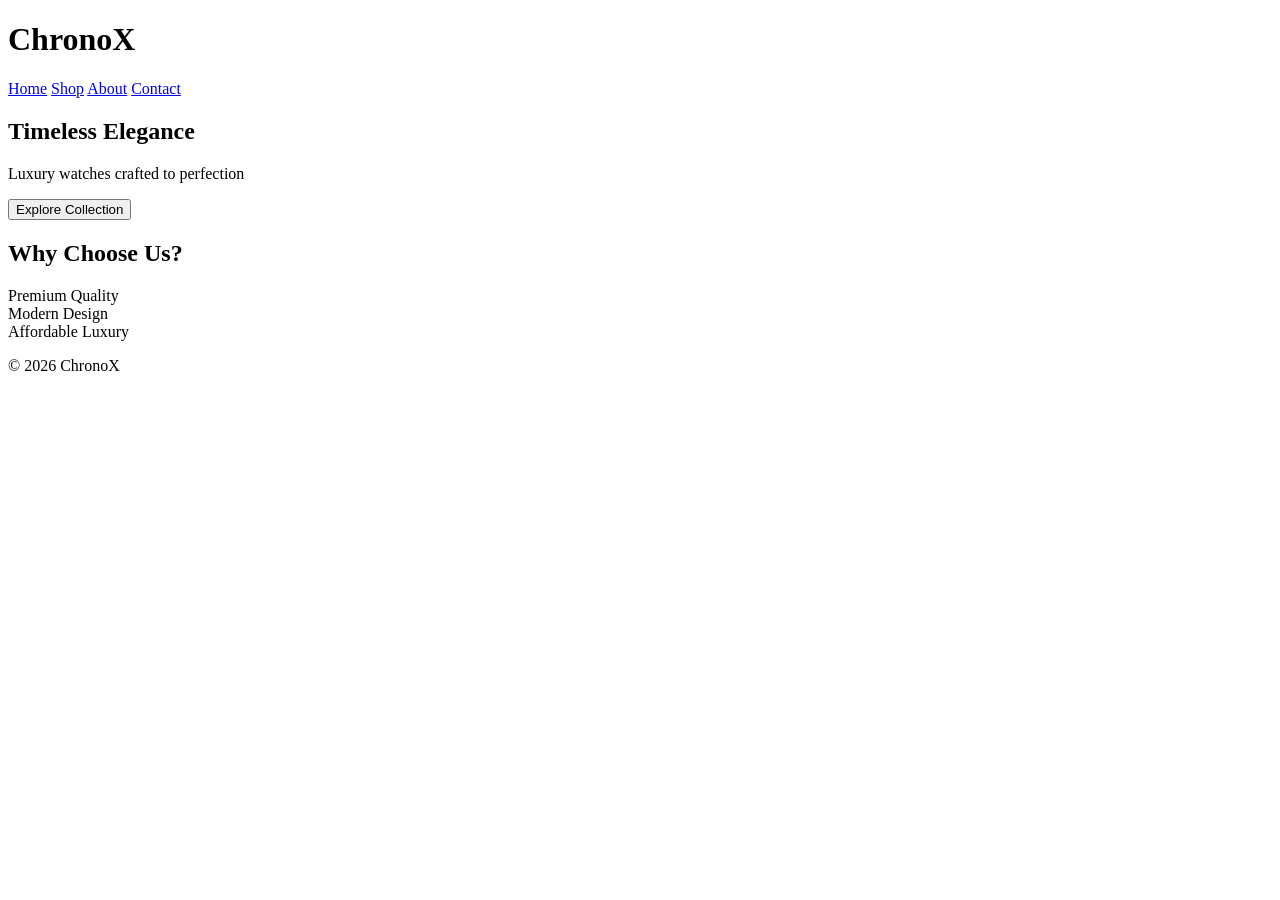
==== index.html @ fa177193 "Update index.html" ====
<!DOCTYPE html>
<html>
<head>
  <title>ChronoX - Home</title>
  <link rel="stylesheet" href="style.css">
</head>
<body>

<header>
  <h1 class="logo">ChronoX</h1>
  <nav>
    <a href="index.html">Home</a>
    <a href="shop.html">Shop</a>
    <a href="about.html">About</a>
    <a href="contact.html">Contact</a>
  </nav>
</header>

<section class="hero">
  <h2>Timeless Elegance</h2>
  <p>Luxury watches crafted to perfection</p>
  <button onclick="goToShop()">Explore Collection</button>
</section>

<section class="highlight">
  <h2>Why Choose Us?</h2>
  <div class="features">
    <div>Premium Quality</div>
    <div>Modern Design</div>
    <div>Affordable Luxury</div>
  </div>
</section>

<footer>
  <p>© 2026 ChronoX</p>
</footer>

<script src="script.js"></script>
</body>
</html>
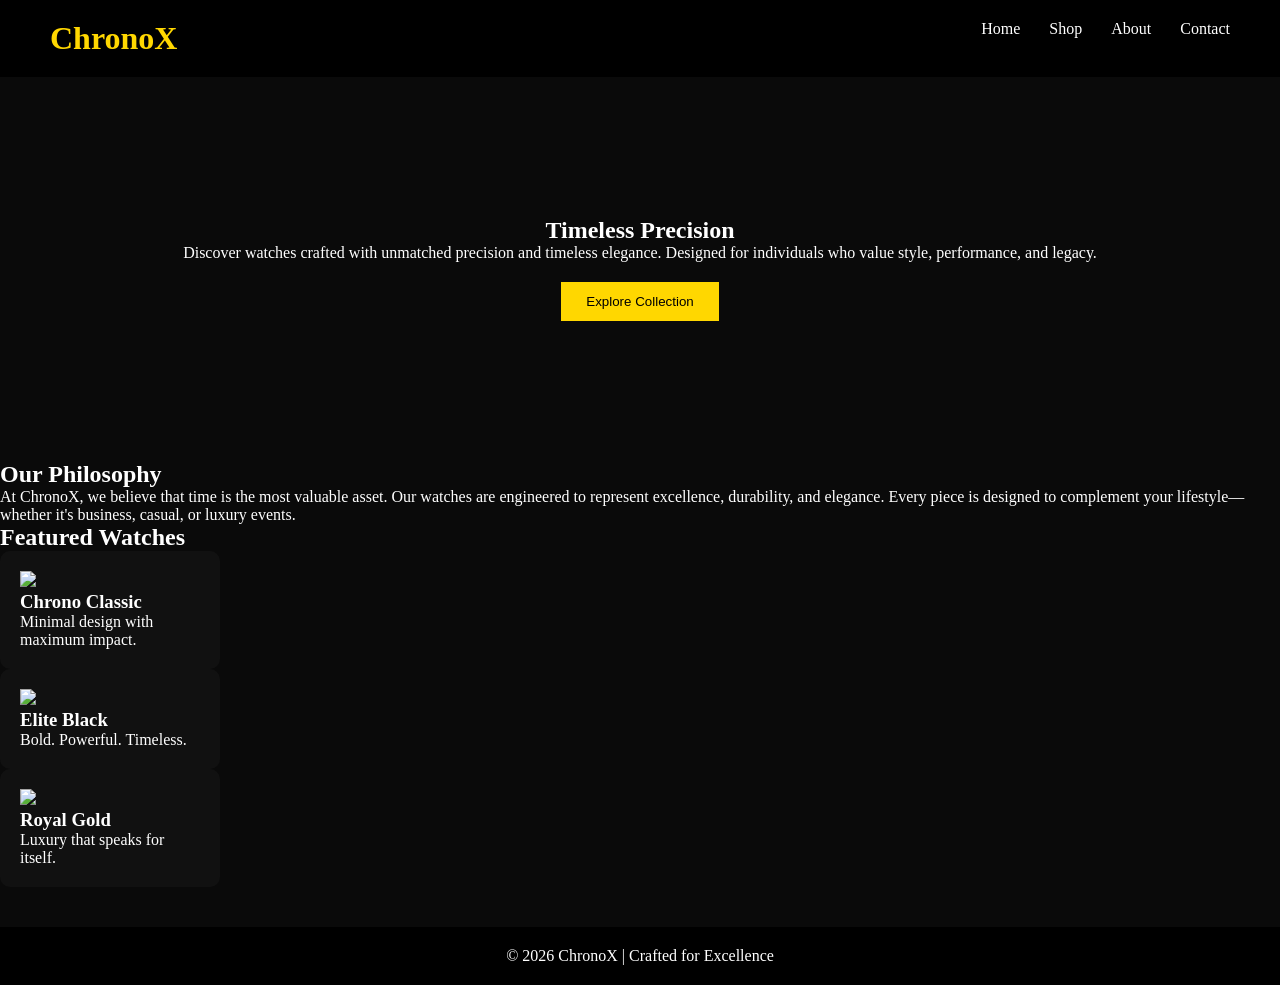
==== commit 19738a1c: "Revise index.html for new branding and content Updated the homepage content and structure for Chrono" ====
--- a/index.html
+++ b/index.html
@@ -1,7 +1,7 @@
 <!DOCTYPE html>
 <html>
 <head>
-  <title>ChronoX - Home</title>
+  <title>ChronoX - Luxury Watches</title>
   <link rel="stylesheet" href="style.css">
 </head>
 <body>
@@ -17,22 +17,53 @@
 </header>
 
 <section class="hero">
-  <h2>Timeless Elegance</h2>
-  <p>Luxury watches crafted to perfection</p>
-  <button onclick="goToShop()">Explore Collection</button>
+  <div class="overlay">
+    <h2>Timeless Precision</h2>
+    <p>
+      Discover watches crafted with unmatched precision and timeless elegance.
+      Designed for individuals who value style, performance, and legacy.
+    </p>
+    <button onclick="goToShop()">Explore Collection</button>
+  </div>
 </section>
 
-<section class="highlight">
-  <h2>Why Choose Us?</h2>
-  <div class="features">
-    <div>Premium Quality</div>
-    <div>Modern Design</div>
-    <div>Affordable Luxury</div>
+<section class="section">
+  <h2>Our Philosophy</h2>
+  <p>
+    At ChronoX, we believe that time is the most valuable asset. 
+    Our watches are engineered to represent excellence, durability, and elegance.
+    Every piece is designed to complement your lifestyle—whether it's business,
+    casual, or luxury events.
+  </p>
+</section>
+
+<section class="section">
+  <h2>Featured Watches</h2>
+  <div class="grid">
+
+    <div class="card">
+      <img src="watch1.jpg">
+      <h3>Chrono Classic</h3>
+      <p>Minimal design with maximum impact.</p>
+    </div>
+
+    <div class="card">
+      <img src="watch2.jpg">
+      <h3>Elite Black</h3>
+      <p>Bold. Powerful. Timeless.</p>
+    </div>
+
+    <div class="card">
+      <img src="watch3.jpg">
+      <h3>Royal Gold</h3>
+      <p>Luxury that speaks for itself.</p>
+    </div>
+
   </div>
 </section>
 
 <footer>
-  <p>© 2026 ChronoX</p>
+  <p>© 2026 ChronoX | Crafted for Excellence</p>
 </footer>
 
 <script src="script.js"></script>
--- a/style.css
+++ b/style.css
@@ -0,0 +1,123 @@
+* {
+  margin: 0;
+  padding: 0;
+  box-sizing: border-box;
+}
+
+body {
+  font-family: 'Segoe UI';
+  background: #0a0a0a;
+  color: white;
+}
+
+/* NAVBAR */
+header {
+  display: flex;
+  justify-content: space-between;
+  padding: 20px 50px;
+  background: black;
+}
+
+.logo {
+  color: gold;
+}
+
+nav a {
+  color: white;
+  margin-left: 25px;
+  text-decoration: none;
+}
+
+nav a:hover {
+  color: gold;
+}
+
+/* HERO */
+.hero {
+  text-align: center;
+  padding: 140px 20px;
+  background: url('images/watch-bg.jpg') center/cover;
+}
+
+.hero button {
+  margin-top: 20px;
+  padding: 12px 25px;
+  background: gold;
+  border: none;
+  cursor: pointer;
+}
+
+/* PRODUCTS */
+.products {
+  padding: 50px;
+  text-align: center;
+}
+
+.product-grid {
+  display: flex;
+  justify-content: center;
+  gap: 25px;
+  flex-wrap: wrap;
+}
+
+.card {
+  background: #111;
+  padding: 20px;
+  width: 220px;
+  border-radius: 10px;
+}
+
+.card img {
+  width: 100%;
+}
+
+.card:hover {
+  transform: translateY(-10px);
+}
+
+.card button {
+  margin-top: 10px;
+  padding: 8px;
+  background: gold;
+  border: none;
+  cursor: pointer;
+}
+
+/* ABOUT */
+.about-page {
+  padding: 80px;
+  text-align: center;
+}
+
+/* CONTACT */
+.contact-page {
+  padding: 60px;
+  text-align: center;
+}
+
+form {
+  display: flex;
+  flex-direction: column;
+  width: 300px;
+  margin: auto;
+}
+
+input, textarea {
+  margin: 10px 0;
+  padding: 10px;
+  border: none;
+}
+
+button {
+  background: gold;
+  border: none;
+  padding: 10px;
+}
+
+/* FOOTER */
+footer {
+  text-align: center;
+  padding: 20px;
+  background: black;
+  margin-top: 40px;
+}
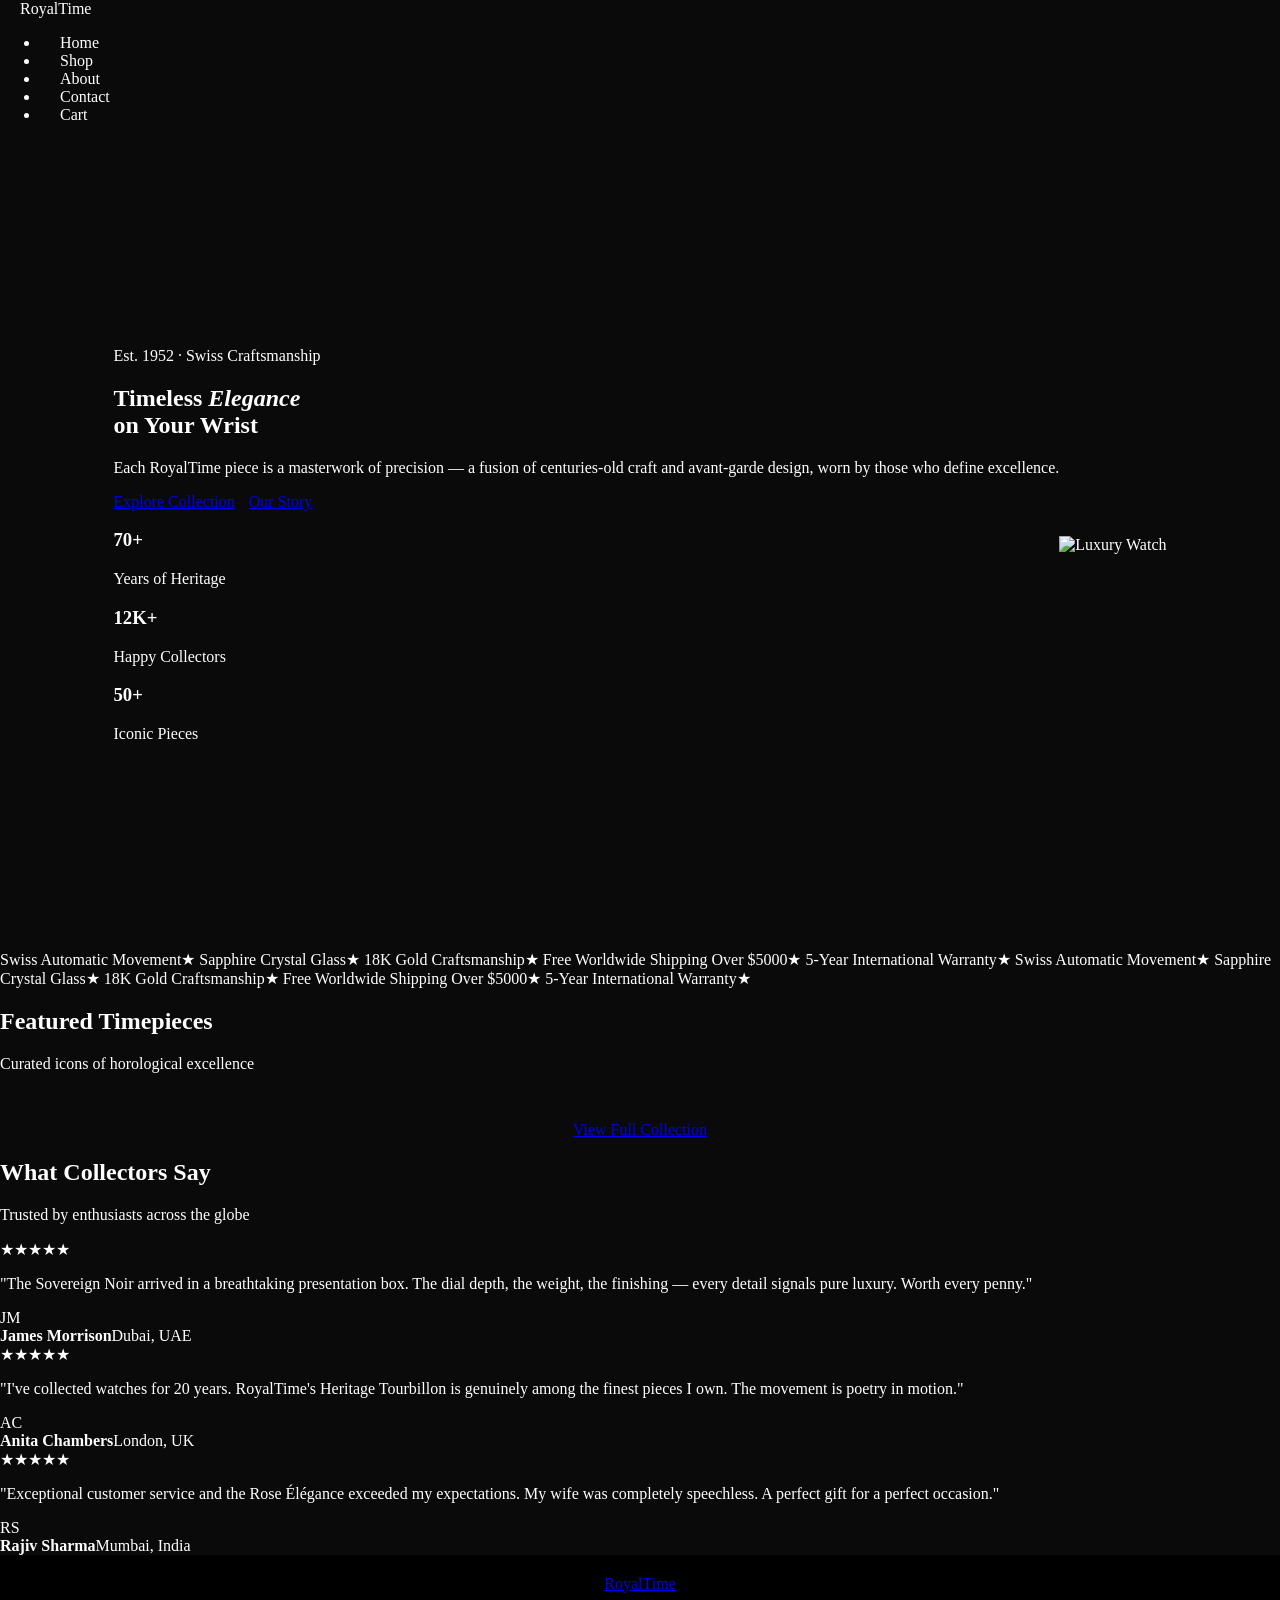
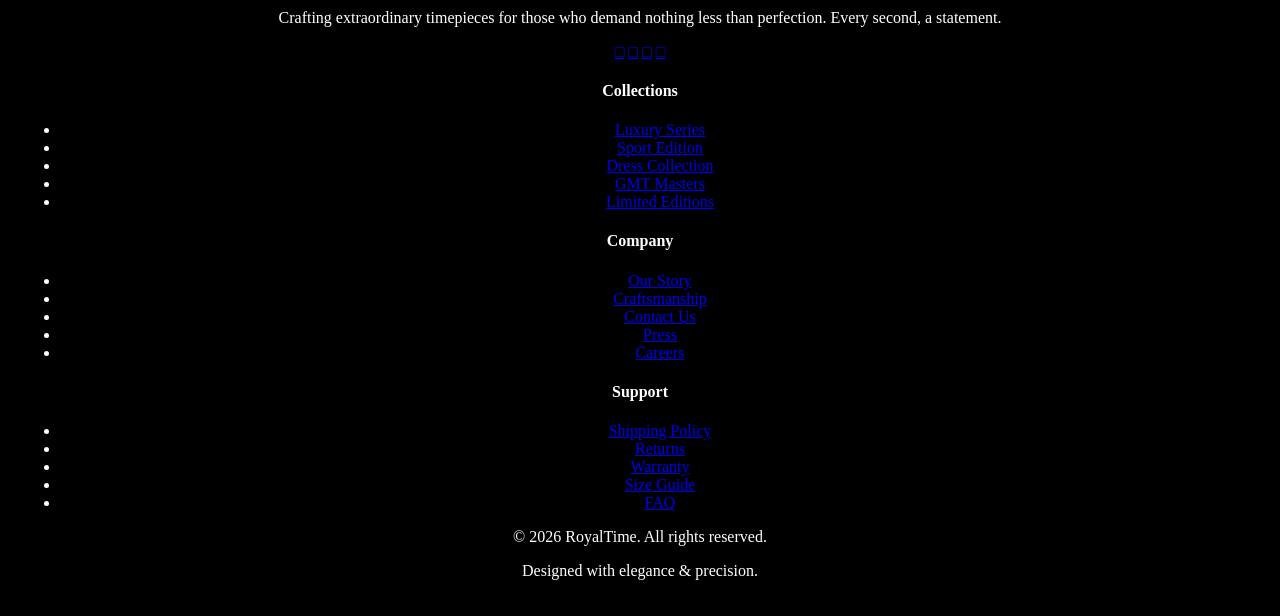
==== commit dc6e42dc: "Update index.html" ====
--- a/index.html
+++ b/index.html
@@ -1,71 +1,151 @@
 <!DOCTYPE html>
-<html>
+<html lang="en">
 <head>
-  <title>ChronoX - Luxury Watches</title>
+  <meta charset="UTF-8">
+  <meta name="viewport" content="width=device-width, initial-scale=1.0">
+  <title>Timeless Elegance – RoyalTime</title>
   <link rel="stylesheet" href="style.css">
+  <link rel="preconnect" href="https://fonts.googleapis.com">
 </head>
 <body>
-
-<header>
-  <h1 class="logo">ChronoX</h1>
-  <nav>
-    <a href="index.html">Home</a>
-    <a href="shop.html">Shop</a>
-    <a href="about.html">About</a>
-    <a href="contact.html">Contact</a>
-  </nav>
-</header>
-
+<div id="loader"><div class="loader-ring"></div></div><nav>
+  <a class="nav-logo" href="index.html">Royal<span>Time</span></a>
+  <ul class="nav-links">
+    <li><a href="index.html">Home</a></li>
+    <li><a href="shop.html">Shop</a></li>
+    <li><a href="about.html">About</a></li>
+    <li><a href="contact.html">Contact</a></li>
+    <li><a href="cart.html" class="cart-link">Cart <span class="cart-count" style="display:none">0</span></a></li>
+  </ul>
+  <div class="hamburger"><span></span><span></span><span></span></div>
+</nav>
 <section class="hero">
-  <div class="overlay">
-    <h2>Timeless Precision</h2>
-    <p>
-      Discover watches crafted with unmatched precision and timeless elegance.
-      Designed for individuals who value style, performance, and legacy.
-    </p>
-    <button onclick="goToShop()">Explore Collection</button>
+  <div class="hero-content">
+    <p class="hero-eyebrow">Est. 1952 · Swiss Craftsmanship</p>
+    <h1>Timeless <em>Elegance</em><br>on Your Wrist</h1>
+    <p>Each RoyalTime piece is a masterwork of precision — a fusion of centuries-old craft and avant-garde design, worn by those who define excellence.</p>
+    <div style="display:flex;gap:14px;flex-wrap:wrap;">
+      <a href="shop.html" class="btn btn-gold">Explore Collection</a>
+      <a href="about.html" class="btn btn-outline">Our Story</a>
+    </div>
+    <div class="hero-stats">
+      <div class="stat-item"><h3>70+</h3><p>Years of Heritage</p></div>
+      <div class="stat-item"><h3>12K+</h3><p>Happy Collectors</p></div>
+      <div class="stat-item"><h3>50+</h3><p>Iconic Pieces</p></div>
+    </div>
+  </div>
+  <div class="hero-image">
+    <img src="https://images.unsplash.com/photo-1523170335258-f5ed11844a49?w=700&q=80" alt="Luxury Watch">
   </div>
 </section>
 
-<section class="section">
-  <h2>Our Philosophy</h2>
-  <p>
-    At ChronoX, we believe that time is the most valuable asset. 
-    Our watches are engineered to represent excellence, durability, and elegance.
-    Every piece is designed to complement your lifestyle—whether it's business,
-    casual, or luxury events.
-  </p>
-</section>
+<div class="marquee-band">
+  <div class="marquee-inner">
+    <span>Swiss Automatic Movement</span><span>★</span>
+    <span>Sapphire Crystal Glass</span><span>★</span>
+    <span>18K Gold Craftsmanship</span><span>★</span>
+    <span>Free Worldwide Shipping Over $5000</span><span>★</span>
+    <span>5-Year International Warranty</span><span>★</span>
+    <span>Swiss Automatic Movement</span><span>★</span>
+    <span>Sapphire Crystal Glass</span><span>★</span>
+    <span>18K Gold Craftsmanship</span><span>★</span>
+    <span>Free Worldwide Shipping Over $5000</span><span>★</span>
+    <span>5-Year International Warranty</span><span>★</span>
+  </div>
+</div>
 
-<section class="section">
-  <h2>Featured Watches</h2>
-  <div class="grid">
-
-    <div class="card">
-      <img src="watch1.jpg">
-      <h3>Chrono Classic</h3>
-      <p>Minimal design with maximum impact.</p>
-    </div>
-
-    <div class="card">
-      <img src="watch2.jpg">
-      <h3>Elite Black</h3>
-      <p>Bold. Powerful. Timeless.</p>
-    </div>
-
-    <div class="card">
-      <img src="watch3.jpg">
-      <h3>Royal Gold</h3>
-      <p>Luxury that speaks for itself.</p>
-    </div>
-
+<section class="featured" id="featured">
+  <div class="section-header">
+    <h2>Featured Timepieces</h2>
+    <div class="gold-line"></div>
+    <p>Curated icons of horological excellence</p>
+  </div>
+  <div class="watches-grid" id="featured-grid"></div>
+  <div style="text-align:center;margin-top:48px;">
+    <a href="shop.html" class="btn btn-outline">View Full Collection</a>
   </div>
 </section>
 
+<section class="testimonials">
+  <div class="section-header">
+    <h2>What Collectors Say</h2>
+    <div class="gold-line"></div>
+    <p>Trusted by enthusiasts across the globe</p>
+  </div>
+  <div class="testimonials-grid">
+    <div class="testimonial-card">
+      <div class="stars">★★★★★</div>
+      <p>"The Sovereign Noir arrived in a breathtaking presentation box. The dial depth, the weight, the finishing — every detail signals pure luxury. Worth every penny."</p>
+      <div class="reviewer">
+        <div class="reviewer-avatar">JM</div>
+        <div class="reviewer-info"><strong>James Morrison</strong><span>Dubai, UAE</span></div>
+      </div>
+    </div>
+    <div class="testimonial-card">
+      <div class="stars">★★★★★</div>
+      <p>"I've collected watches for 20 years. RoyalTime's Heritage Tourbillon is genuinely among the finest pieces I own. The movement is poetry in motion."</p>
+      <div class="reviewer">
+        <div class="reviewer-avatar">AC</div>
+        <div class="reviewer-info"><strong>Anita Chambers</strong><span>London, UK</span></div>
+      </div>
+    </div>
+    <div class="testimonial-card">
+      <div class="stars">★★★★★</div>
+      <p>"Exceptional customer service and the Rose Élégance exceeded my expectations. My wife was completely speechless. A perfect gift for a perfect occasion."</p>
+      <div class="reviewer">
+        <div class="reviewer-avatar">RS</div>
+        <div class="reviewer-info"><strong>Rajiv Sharma</strong><span>Mumbai, India</span></div>
+      </div>
+    </div>
+  </div>
+</section>
 <footer>
-  <p>© 2026 ChronoX | Crafted for Excellence</p>
+  <div class="footer-top">
+    <div class="footer-brand">
+      <a class="nav-logo" href="index.html">Royal<span>Time</span></a>
+      <p>Crafting extraordinary timepieces for those who demand nothing less than perfection. Every second, a statement.</p>
+      <div class="social-links">
+        <a href="#" title="Instagram">&#x25A1;</a>
+        <a href="#" title="Twitter">&#x25A1;</a>
+        <a href="#" title="Facebook">&#x25A1;</a>
+        <a href="#" title="YouTube">&#x25A1;</a>
+      </div>
+    </div>
+    <div class="footer-col">
+      <h4>Collections</h4>
+      <ul>
+        <li><a href="shop.html">Luxury Series</a></li>
+        <li><a href="shop.html">Sport Edition</a></li>
+        <li><a href="shop.html">Dress Collection</a></li>
+        <li><a href="shop.html">GMT Masters</a></li>
+        <li><a href="shop.html">Limited Editions</a></li>
+      </ul>
+    </div>
+    <div class="footer-col">
+      <h4>Company</h4>
+      <ul>
+        <li><a href="about.html">Our Story</a></li>
+        <li><a href="about.html">Craftsmanship</a></li>
+        <li><a href="contact.html">Contact Us</a></li>
+        <li><a href="#">Press</a></li>
+        <li><a href="#">Careers</a></li>
+      </ul>
+    </div>
+    <div class="footer-col">
+      <h4>Support</h4>
+      <ul>
+        <li><a href="#">Shipping Policy</a></li>
+        <li><a href="#">Returns</a></li>
+        <li><a href="#">Warranty</a></li>
+        <li><a href="#">Size Guide</a></li>
+        <li><a href="#">FAQ</a></li>
+      </ul>
+    </div>
+  </div>
+  <div class="footer-bottom">
+    <p>&copy; 2026 RoyalTime. All rights reserved.</p>
+    <p>Designed with elegance &amp; precision.</p>
+  </div>
 </footer>
-
-<script src="script.js"></script>
-</body>
-</html>
+<div id="toast" class="toast"></div>
+<script src="script.js"></script></body></html>
--- a/style.css
+++ b/style.css
@@ -1,16 +1,10 @@
-* {
+body {
   margin: 0;
-  padding: 0;
-  box-sizing: border-box;
-}
-
-body {
   font-family: 'Segoe UI';
   background: #0a0a0a;
   color: white;
 }
 
-/* NAVBAR */
 header {
   display: flex;
   justify-content: space-between;
@@ -24,7 +18,7 @@
 
 nav a {
   color: white;
-  margin-left: 25px;
+  margin-left: 20px;
   text-decoration: none;
 }
 
@@ -32,32 +26,59 @@
   color: gold;
 }
 
-/* HERO */
+/* HERO BACKGROUND */
 .hero {
-  text-align: center;
-  padding: 140px 20px;
-  background: url('images/watch-bg.jpg') center/cover;
+  height: 90vh;
+  background: url('watch-bg.jpg') center/cover no-repeat;
+  display: flex;
+  align-items: center;
+  justify-content: center;
 }
 
-.hero button {
+.overlay {
+  background: rgba(0,0,0,0.6);
+  padding: 40px;
+  text-align: center;
+  border-radius: 10px;
+  width: 60%;
+}
+
+.overlay h2 {
+  font-size: 3rem;
+}
+
+.overlay p {
+  margin-top: 15px;
+  line-height: 1.6;
+}
+
+button {
   margin-top: 20px;
-  padding: 12px 25px;
+  padding: 10px 20px;
   background: gold;
   border: none;
   cursor: pointer;
 }
 
-/* PRODUCTS */
-.products {
-  padding: 50px;
+/* SECTIONS */
+.section {
+  padding: 60px;
   text-align: center;
 }
 
-.product-grid {
+.section p {
+  max-width: 800px;
+  margin: auto;
+  line-height: 1.6;
+}
+
+/* GRID */
+.grid {
   display: flex;
   justify-content: center;
   gap: 25px;
   flex-wrap: wrap;
+  margin-top: 30px;
 }
 
 .card {
@@ -65,59 +86,20 @@
   padding: 20px;
   width: 220px;
   border-radius: 10px;
+  transition: 0.3s;
 }
 
 .card img {
   width: 100%;
+  border-radius: 8px;
 }
 
 .card:hover {
-  transform: translateY(-10px);
+  transform: scale(1.05);
 }
 
-.card button {
-  margin-top: 10px;
-  padding: 8px;
-  background: gold;
-  border: none;
-  cursor: pointer;
-}
-
-/* ABOUT */
-.about-page {
-  padding: 80px;
-  text-align: center;
-}
-
-/* CONTACT */
-.contact-page {
-  padding: 60px;
-  text-align: center;
-}
-
-form {
-  display: flex;
-  flex-direction: column;
-  width: 300px;
-  margin: auto;
-}
-
-input, textarea {
-  margin: 10px 0;
-  padding: 10px;
-  border: none;
-}
-
-button {
-  background: gold;
-  border: none;
-  padding: 10px;
-}
-
-/* FOOTER */
 footer {
   text-align: center;
   padding: 20px;
   background: black;
-  margin-top: 40px;
 }
